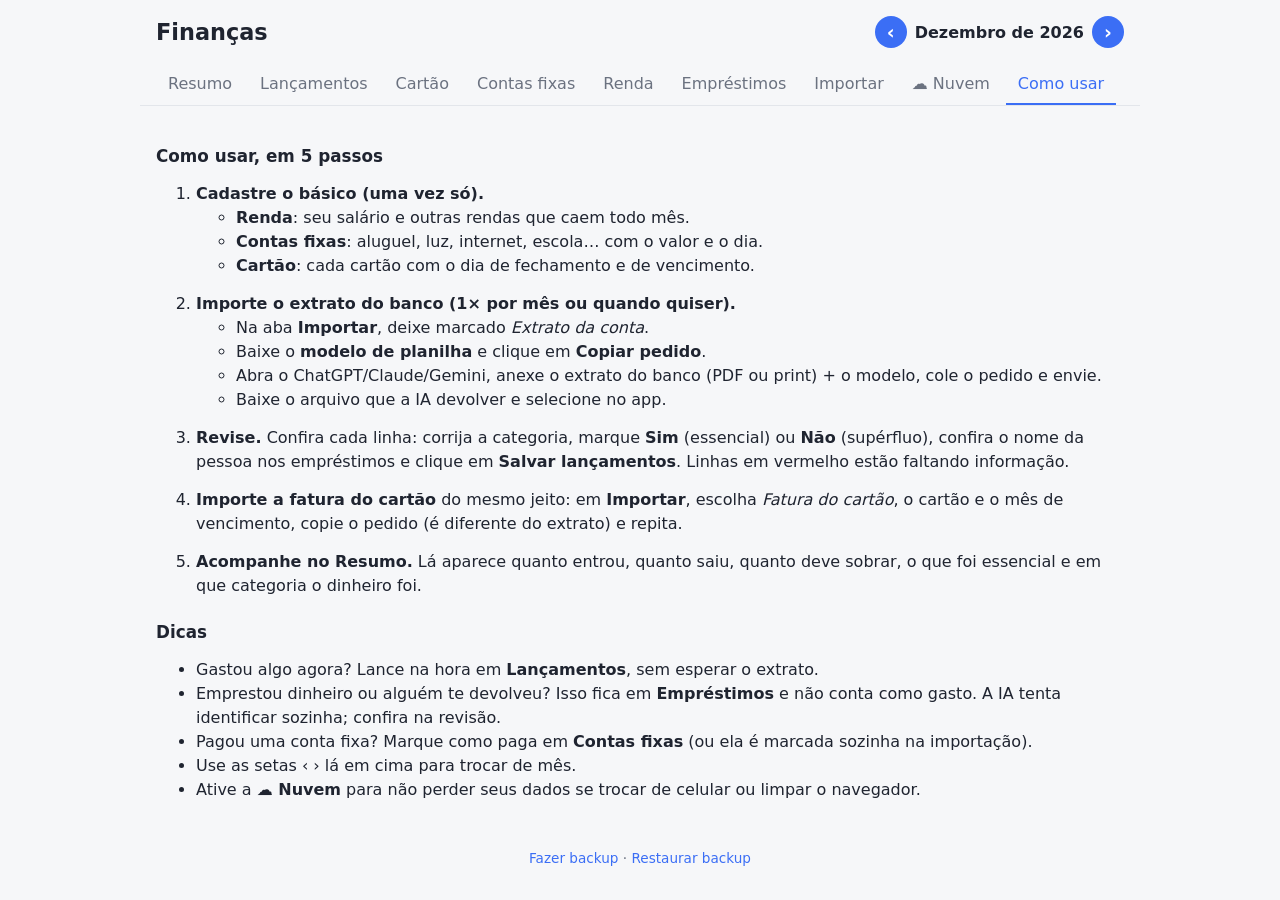
==== public/index.html @ d3febfe2 "Backup na nuvem criptografado (Cloudflare Worker) e tutorial - Worker serve o app e guarda cofres cr" ====
<!doctype html>
<html lang="pt-BR">
<head>
  <meta charset="utf-8">
  <meta name="viewport" content="width=device-width, initial-scale=1">
  <title>Finanças da Nicole</title>
  <link rel="stylesheet" href="styles.css">
</head>
<body>
  <header>
    <h1>Finanças <span id="status-nuvem" class="status-nuvem" title="Backup na nuvem"></span></h1>
    <div class="mes">
      <button id="mes-ant" aria-label="Mês anterior">‹</button>
      <span id="mes-label"></span>
      <button id="mes-prox" aria-label="Próximo mês">›</button>
    </div>
  </header>

  <nav>
    <button data-aba="resumo" class="ativa">Resumo</button>
    <button data-aba="lancamentos">Lançamentos</button>
    <button data-aba="cartao">Cartão</button>
    <button data-aba="fixas">Contas fixas</button>
    <button data-aba="renda">Renda</button>
    <button data-aba="emprestimos">Empréstimos</button>
    <button data-aba="importar">Importar</button>
    <button data-aba="nuvem">☁ Nuvem</button>
    <button data-aba="ajuda">Como usar</button>
  </nav>

  <main>
    <!-- RESUMO -->
    <section id="aba-resumo" class="aba">
      <div class="cards">
        <div class="card"><small>Renda do mês</small><strong id="r-renda" class="pos"></strong><small id="r-renda-prev"></small></div>
        <div class="card"><small>Gastos do mês</small><strong id="r-total"></strong></div>
        <div class="card"><small>Sobra prevista</small><strong id="r-sobra"></strong><small>renda − gastos − fixas a pagar</small></div>
      </div>
      <div class="cards menor">
        <div class="card"><small>Contas fixas</small><strong id="r-fixas"></strong></div>
        <div class="card"><small>Flexíveis</small><strong id="r-flex"></strong></div>
        <div class="card"><small>No cartão</small><strong id="r-cartao"></strong></div>
        <div class="card"><small>Fixas a pagar</small><strong id="r-apagar"></strong></div>
      </div>
      <p class="legenda" id="r-emprestimos"></p>

      <h2>Essencial × Não essencial</h2>
      <div class="barra"><div id="r-barra-ess"></div></div>
      <p class="legenda">
        <span class="dot ess"></span> Essencial <b id="r-ess"></b>
        &nbsp;·&nbsp;
        <span class="dot nao"></span> Não essencial <b id="r-nao"></b>
      </p>

      <h2>Gastos por categoria</h2>
      <ul id="r-categorias" class="lista-cat"></ul>
    </section>

    <!-- LANÇAMENTOS -->
    <section id="aba-lancamentos" class="aba" hidden>
      <form id="form-lanc" class="form">
        <input type="date" name="data" required>
        <select name="tipo">
          <option value="flexivel">Gasto flexível</option>
          <option value="fixa">Gasto fixo</option>
          <option value="renda">Renda / entrada</option>
          <option value="emp-saiu">Empréstimo — saiu</option>
          <option value="emp-entrou">Empréstimo — entrou</option>
        </select>
        <input name="descricao" placeholder="Descrição" required>
        <input name="valor" placeholder="Valor (ex.: 45,90)" inputmode="decimal" required>
        <input name="categoria" placeholder="Categoria" list="lista-categorias" class="so-gasto">
        <input name="pessoa" placeholder="Pessoa" list="lista-pessoas" class="so-emp" hidden>
        <select name="forma" class="so-pagto"><option value="">Pago na conta</option></select>
        <label class="check so-gasto"><input type="checkbox" name="essencial"> Essencial</label>
        <button type="submit">Adicionar</button>
      </form>
      <div class="tabela-wrap">
        <table class="tabela">
          <thead><tr><th>Data</th><th>Descrição</th><th>Tipo</th><th>Categoria</th><th>Essencial</th><th class="num">Valor</th><th></th></tr></thead>
          <tbody id="tb-lanc"></tbody>
        </table>
      </div>
      <p id="lanc-vazio" class="vazio">Nenhum lançamento neste mês.</p>
    </section>

    <!-- CARTÃO -->
    <section id="aba-cartao" class="aba" hidden>
      <p class="dica">As compras do cartão contam como gasto no mês de <b>vencimento</b> da fatura.
        O pagamento da fatura que aparece no extrato não é contado de novo.</p>
      <form id="form-cartao" class="form">
        <input name="nome" placeholder="Nome do cartão (ex.: Nubank)" required>
        <input name="fechamento" type="number" min="1" max="31" placeholder="Dia fechamento" required>
        <input name="vencimento" type="number" min="1" max="31" placeholder="Dia vencimento" required>
        <button type="submit">Cadastrar cartão</button>
      </form>
      <div id="lista-cartoes"></div>
      <p id="cartoes-vazio" class="vazio">Nenhum cartão cadastrado.</p>
    </section>

    <!-- CONTAS FIXAS -->
    <section id="aba-fixas" class="aba" hidden>
      <p class="dica">Cadastre as contas que se repetem todo mês. Marque como paga a cada mês
        (ou vincule ao importar o extrato/fatura).</p>
      <form id="form-fixa" class="form">
        <input name="nome" placeholder="Nome (ex.: Aluguel)" required>
        <input name="valor" placeholder="Valor previsto" inputmode="decimal" required>
        <input name="dia" type="number" min="1" max="31" placeholder="Dia venc.">
        <input name="categoria" placeholder="Categoria" list="lista-categorias" required>
        <label class="check"><input type="checkbox" name="essencial" checked> Essencial</label>
        <button type="submit">Cadastrar</button>
      </form>
      <div class="tabela-wrap">
        <table class="tabela">
          <thead><tr><th>Conta</th><th>Venc.</th><th>Categoria</th><th class="num">Previsto</th><th class="num">Pago</th><th>Status</th><th></th></tr></thead>
          <tbody id="tb-fixas"></tbody>
        </table>
      </div>
      <p id="fixas-vazio" class="vazio">Nenhuma conta fixa cadastrada.</p>
    </section>

    <!-- RENDA -->
    <section id="aba-renda" class="aba" hidden>
      <p class="dica">Cadastre sua renda fixa (salário, pensão, aluguel recebido…) e marque quando receber.
        Entradas avulsas vêm do extrato ou da aba Lançamentos.</p>
      <form id="form-renda" class="form">
        <input name="nome" placeholder="Nome (ex.: Salário)" required>
        <input name="valor" placeholder="Valor previsto" inputmode="decimal" required>
        <input name="dia" type="number" min="1" max="31" placeholder="Dia que cai">
        <button type="submit">Cadastrar renda</button>
      </form>
      <div class="tabela-wrap">
        <table class="tabela">
          <thead><tr><th>Renda fixa</th><th>Dia</th><th class="num">Previsto</th><th class="num">Recebido</th><th>Status</th><th></th></tr></thead>
          <tbody id="tb-rendas"></tbody>
        </table>
      </div>
      <p id="rendas-vazio" class="vazio">Nenhuma renda fixa cadastrada.</p>
      <h2>Entradas do mês</h2>
      <div class="tabela-wrap">
        <table class="tabela">
          <thead><tr><th>Data</th><th>Descrição</th><th class="num">Valor</th></tr></thead>
          <tbody id="tb-entradas"></tbody>
        </table>
      </div>
      <p id="entradas-vazio" class="vazio">Nenhuma entrada neste mês.</p>
    </section>

    <!-- EMPRÉSTIMOS -->
    <section id="aba-emprestimos" class="aba" hidden>
      <p class="dica">Dinheiro que vai e volta: o que você emprestou, pegou emprestado ou pagou por alguém.
        Não conta como gasto nem como renda.</p>
      <div class="cards">
        <div class="card"><small>Te devem</small><strong id="e-receber" class="pos"></strong></div>
        <div class="card"><small>Você deve</small><strong id="e-pagar" class="neg"></strong></div>
      </div>
      <form id="form-emp" class="form" style="margin-top:16px">
        <input type="date" name="data" required>
        <input name="pessoa" placeholder="Pessoa" list="lista-pessoas" required>
        <select name="tipo">
          <option value="emp-saiu">Emprestei / devolvi (saiu)</option>
          <option value="emp-entrou">Recebi de volta / peguei emprestado (entrou)</option>
        </select>
        <input name="valor" placeholder="Valor" inputmode="decimal" required>
        <input name="descricao" placeholder="Observação (opcional)">
        <button type="submit">Registrar</button>
      </form>
      <div id="lista-pessoas-emp"></div>
      <p id="emp-vazio" class="vazio">Nenhum empréstimo registrado.</p>
    </section>

    <!-- IMPORTAR -->
    <section id="aba-importar" class="aba" hidden>
      <div id="imp-inicio">
        <div class="origem">
          <b>O que você vai importar?</b>
          <label><input type="radio" name="origem" value="conta" checked> Extrato da conta</label>
          <label><input type="radio" name="origem" value="cartao"> Fatura do cartão</label>
          <span id="origem-cartao" hidden>
            <select id="imp-cartao"></select>
            fatura que vence em <input type="month" id="imp-mes">
          </span>
          <p id="sem-cartao" class="erro" hidden>Cadastre um cartão na aba Cartão primeiro.</p>
        </div>
        <ol class="passos">
          <li><a href="modelo-importacao.csv" download>Baixe o modelo de planilha</a>.</li>
          <li>No chat da IA, anexe <span id="nome-doc">seu extrato bancário</span> + o modelo e cole este pedido:
            <div class="prompt-box">
              <pre id="prompt-ia"></pre>
              <button id="copiar-prompt" type="button">Copiar pedido</button>
            </div>
          </li>
          <li>Baixe o CSV que a IA devolver e selecione aqui:
            <input type="file" id="arquivo" accept=".csv,text/csv,text/plain">
          </li>
        </ol>
        <p id="imp-erro" class="erro" hidden></p>
      </div>

      <div id="imp-revisao" hidden>
        <h2 id="rev-titulo">Revisão da importação</h2>
        <p class="dica">Confira cada linha: ajuste o tipo, a categoria e marque o que foi essencial.
          Em empréstimos, confira o nome da pessoa. Linhas desmarcadas não serão salvas.</p>
        <div class="acoes-lote">
          <button type="button" id="todos-ess">Marcar gastos como essenciais</button>
          <button type="button" id="todos-nao">Marcar gastos como não essenciais</button>
        </div>
        <div class="tabela-wrap">
          <table class="tabela revisao">
            <thead><tr><th>Salvar</th><th>Data</th><th>Descrição</th><th class="num">Valor</th><th>Tipo</th><th>Categoria / Pessoa</th><th>Essencial?</th></tr></thead>
            <tbody id="tb-revisao"></tbody>
          </table>
        </div>
        <p id="rev-resumo" class="legenda"></p>
        <div class="acoes">
          <button type="button" id="cancelar-imp" class="sec">Cancelar</button>
          <button type="button" id="confirmar-imp">Salvar lançamentos</button>
        </div>
      </div>
    </section>

    <!-- NUVEM -->
    <section id="aba-nuvem" class="aba" hidden>
      <div id="nuvem-off">
        <div class="bloco">
          <p><b>Guarde seus dados na nuvem para não perder nada</b> e para usar no celular e no computador.</p>
          <ul class="dica">
            <li>Tudo é <b>criptografado no seu aparelho</b> com a sua senha antes de sair dele.
              O servidor só guarda um bloco embaralhado: <b>ninguém</b>, nem quem mantém o app, consegue ler.</li>
            <li>Por isso, <b>se você esquecer a senha, não existe recuperação</b> do backup da nuvem.
              Anote em um lugar seguro.</li>
            <li>Depois de entrar, cada alteração é enviada sozinha.</li>
          </ul>
        </div>
        <p id="nuvem-indisponivel" class="erro" hidden>A nuvem só funciona quando o app é aberto pelo link
          (https), não pelo arquivo no computador.</p>
        <div class="origem" style="margin-bottom:12px">
          <label><input type="radio" name="modo-nuvem" value="entrar" checked> Já tenho conta</label>
          <label><input type="radio" name="modo-nuvem" value="criar"> Criar conta</label>
        </div>
        <form id="form-nuvem" class="form">
          <input name="usuario" placeholder="Nome de usuário" autocomplete="username" required>
          <input name="senha" type="password" placeholder="Senha (mín. 10 caracteres)" autocomplete="current-password" minlength="10" required>
          <input name="senha2" type="password" placeholder="Repita a senha" autocomplete="new-password" class="so-criar" hidden>
          <button type="submit" id="btn-nuvem">Entrar</button>
        </form>
        <p id="nuvem-msg" class="legenda"></p>
      </div>
      <div id="nuvem-on" hidden>
        <div class="bloco">
          <p>☁ Conectada como <b id="nuvem-usuario"></b></p>
          <p class="legenda" id="nuvem-estado"></p>
          <p><button type="button" id="nuvem-sync">Sincronizar agora</button>
            <button type="button" id="nuvem-sair" class="sec">Sair deste aparelho</button></p>
          <p class="dica">Para usar em outro aparelho: abra o mesmo link, vá em ☁ Nuvem → “Já tenho conta”
            e entre com o mesmo usuário e senha.</p>
        </div>
      </div>
    </section>

    <!-- COMO USAR -->
    <section id="aba-ajuda" class="aba tutorial" hidden>
      <h2>Como usar, em 5 passos</h2>
      <ol>
        <li><b>Cadastre o básico (uma vez só).</b>
          <ul>
            <li><b>Renda</b>: seu salário e outras rendas que caem todo mês.</li>
            <li><b>Contas fixas</b>: aluguel, luz, internet, escola… com o valor e o dia.</li>
            <li><b>Cartão</b>: cada cartão com o dia de fechamento e de vencimento.</li>
          </ul>
        </li>
        <li><b>Importe o extrato do banco (1× por mês ou quando quiser).</b>
          <ul>
            <li>Na aba <b>Importar</b>, deixe marcado <i>Extrato da conta</i>.</li>
            <li>Baixe o <b>modelo de planilha</b> e clique em <b>Copiar pedido</b>.</li>
            <li>Abra o ChatGPT/Claude/Gemini, anexe o extrato do banco (PDF ou print) + o modelo,
              cole o pedido e envie.</li>
            <li>Baixe o arquivo que a IA devolver e selecione no app.</li>
          </ul>
        </li>
        <li><b>Revise.</b> Confira cada linha: corrija a categoria, marque <b>Sim</b> (essencial) ou
          <b>Não</b> (supérfluo), confira o nome da pessoa nos empréstimos e clique em <b>Salvar lançamentos</b>.
          Linhas em vermelho estão faltando informação.</li>
        <li><b>Importe a fatura do cartão</b> do mesmo jeito: em <b>Importar</b>, escolha
          <i>Fatura do cartão</i>, o cartão e o mês de vencimento, copie o pedido (é diferente do extrato)
          e repita.</li>
        <li><b>Acompanhe no Resumo.</b> Lá aparece quanto entrou, quanto saiu, quanto deve sobrar,
          o que foi essencial e em que categoria o dinheiro foi.</li>
      </ol>
      <h2>Dicas</h2>
      <ul>
        <li>Gastou algo agora? Lance na hora em <b>Lançamentos</b>, sem esperar o extrato.</li>
        <li>Emprestou dinheiro ou alguém te devolveu? Isso fica em <b>Empréstimos</b> e não conta como gasto.
          A IA tenta identificar sozinha; confira na revisão.</li>
        <li>Pagou uma conta fixa? Marque como paga em <b>Contas fixas</b> (ou ela é marcada sozinha na importação).</li>
        <li>Use as setas ‹ › lá em cima para trocar de mês.</li>
        <li>Ative a <b>☁ Nuvem</b> para não perder seus dados se trocar de celular ou limpar o navegador.</li>
      </ul>
    </section>
  </main>

  <footer>
    <button id="exportar" class="link">Fazer backup</button> ·
    <label class="link">Restaurar backup<input type="file" id="restaurar" accept=".json" hidden></label>
  </footer>

  <datalist id="lista-categorias"></datalist>
  <datalist id="lista-pessoas"></datalist>
  <div id="toast" hidden></div>
  <script src="app.js"></script>
</body>
</html>
---- public/styles.css ----
:root {
  --bg: #f6f7f9;
  --card: #fff;
  --txt: #1f2430;
  --muted: #6b7280;
  --borda: #e3e6eb;
  --pri: #3b6ef5;
  --ess: #2e9e6b;
  --nao: #e8833a;
  --erro: #c43d3d;
  font-family: system-ui, -apple-system, "Segoe UI", Roboto, sans-serif;
  color: var(--txt);
}
* { box-sizing: border-box; }
body { margin: 0; background: var(--bg); }
header, nav, main, footer { max-width: 1000px; margin: 0 auto; padding: 0 16px; }
header { display: flex; justify-content: space-between; align-items: center; padding-top: 16px; }
h1 { font-size: 1.4rem; margin: 0; }
h2 { font-size: 1.05rem; margin: 24px 0 8px; }
.mes { display: flex; align-items: center; gap: 8px; font-weight: 600; }
.mes span { min-width: 140px; text-align: center; }
.mes button { width: 32px; height: 32px; border-radius: 50%; padding: 0; font-size: 1.2rem; }

nav { display: flex; gap: 4px; margin-top: 16px; border-bottom: 1px solid var(--borda); overflow-x: auto; }
nav button { background: none; color: var(--muted); border: 0; border-bottom: 2px solid transparent; border-radius: 0; padding: 10px 12px; white-space: nowrap; }
nav button.ativa { color: var(--pri); border-bottom-color: var(--pri); }
main { padding-top: 16px; padding-bottom: 32px; }

button { background: var(--pri); color: #fff; border: 0; border-radius: 8px; padding: 8px 14px; font: inherit; cursor: pointer; }
button.sec { background: #e9ecf2; color: var(--txt); }
button.mini { padding: 2px 8px; font-size: .85rem; }
button.del { background: none; color: var(--muted); padding: 2px 6px; }
button.del:hover { color: var(--erro); }
button.link, label.link { background: none; color: var(--pri); padding: 0; cursor: pointer; }
input, select { font: inherit; padding: 7px 9px; border: 1px solid var(--borda); border-radius: 8px; background: #fff; min-width: 0; }

.cards { display: grid; grid-template-columns: repeat(auto-fit, minmax(160px, 1fr)); gap: 12px; }
.card { background: var(--card); border: 1px solid var(--borda); border-radius: 12px; padding: 14px; }
.card small { color: var(--muted); display: block; }
.card strong { font-size: 1.35rem; }

.barra { height: 14px; background: var(--nao); border-radius: 7px; overflow: hidden; }
.barra div { height: 100%; background: var(--ess); width: 0; transition: width .3s; }
.legenda { color: var(--muted); font-size: .9rem; }
.dot { display: inline-block; width: 10px; height: 10px; border-radius: 50%; vertical-align: middle; }
.dot.ess { background: var(--ess); } .dot.nao { background: var(--nao); }

.lista-cat { list-style: none; padding: 0; margin: 0; }
.lista-cat li { display: grid; grid-template-columns: 1fr auto; gap: 4px 12px; padding: 8px 0; border-bottom: 1px solid var(--borda); }
.lista-cat .mini-barra { grid-column: 1 / -1; height: 6px; background: #e9ecf2; border-radius: 3px; overflow: hidden; }
.lista-cat .mini-barra div { height: 100%; background: var(--pri); }

.form { display: flex; flex-wrap: wrap; gap: 8px; background: var(--card); border: 1px solid var(--borda); border-radius: 12px; padding: 12px; margin-bottom: 16px; }
.form input[name=descricao], .form input[name=nome] { flex: 2 1 180px; }
.form input, .form select { flex: 1 1 120px; }
.check { display: flex; align-items: center; gap: 6px; white-space: nowrap; }

.tabela-wrap { overflow-x: auto; }
.tabela { width: 100%; border-collapse: collapse; background: var(--card); border-radius: 12px; overflow: hidden; }
.tabela th, .tabela td { padding: 8px 10px; border-bottom: 1px solid var(--borda); text-align: left; font-size: .92rem; }
.tabela th { color: var(--muted); font-weight: 500; background: #fafbfc; }
.num { text-align: right !important; white-space: nowrap; }
.tag { font-size: .78rem; padding: 2px 8px; border-radius: 10px; background: #e9ecf2; white-space: nowrap; }
.tag.ess { background: #dff3ea; color: #1d6e4a; } .tag.nao { background: #fbe8d9; color: #9a4f17; }
.tag.pago { background: #dff3ea; color: #1d6e4a; } .tag.pendente { background: #fbe8d9; color: #9a4f17; }
.vazio, .dica { color: var(--muted); }
.erro { color: var(--erro); }

.passos li { margin-bottom: 14px; }
.prompt-box { background: var(--card); border: 1px solid var(--borda); border-radius: 12px; padding: 12px; margin-top: 8px; }
.prompt-box pre { white-space: pre-wrap; font-size: .82rem; max-height: 220px; overflow: auto; margin: 0 0 8px; }

.revisao input, .revisao select { width: 100%; padding: 5px 7px; }
.revisao td.desc { min-width: 180px; }
.revisao td.cat { min-width: 150px; }
.revisao tr.off td:not(:first-child) { opacity: .4; }
.revisao .aviso { display: block; font-size: .75rem; color: var(--nao); }
.toggle { display: inline-flex; border: 1px solid var(--borda); border-radius: 8px; overflow: hidden; }
.toggle button { background: #fff; color: var(--muted); border-radius: 0; padding: 4px 10px; }
.toggle button.on.sim { background: var(--ess); color: #fff; }
.toggle button.on.nao { background: var(--nao); color: #fff; }
.toggle.vazio-sel { border-color: var(--erro); }
.acoes-lote { display: flex; gap: 8px; flex-wrap: wrap; margin-bottom: 10px; }
.acoes-lote button { background: #e9ecf2; color: var(--txt); font-size: .85rem; }
.acoes { display: flex; justify-content: flex-end; gap: 8px; margin-top: 12px; }

footer { color: var(--muted); font-size: .85rem; padding-bottom: 24px; text-align: center; }
#toast { position: fixed; bottom: 20px; left: 50%; transform: translateX(-50%); background: var(--txt); color: #fff; padding: 10px 16px; border-radius: 8px; }

@media (max-width: 640px) {
  .tabela:not(.revisao) th:nth-child(4), .tabela:not(.revisao) td:nth-child(4) { display: none; }
}

/* --- renda, cartão, empréstimos --- */
[hidden] { display: none !important; }
.pos { color: var(--ess); }
.neg { color: var(--erro); }
.card small + small, .card strong + small { display: block; margin-top: 2px; font-size: .78rem; }
.cards.menor { margin-top: 12px; }
.cards.menor strong { font-size: 1.1rem; }
.bloco { background: var(--card); border: 1px solid var(--borda); border-radius: 12px; padding: 12px 14px; margin-bottom: 12px; }
.bloco-topo { display: flex; justify-content: space-between; align-items: center; gap: 8px; }
.bloco-topo small { margin-left: 8px; }
.bloco .tabela { border: 1px solid var(--borda); }
.bloco p { display: flex; flex-wrap: wrap; align-items: center; gap: 8px; }
.origem { display: flex; flex-wrap: wrap; align-items: center; gap: 8px 16px; background: var(--card); border: 1px solid var(--borda); border-radius: 12px; padding: 12px; }
.origem label { display: flex; align-items: center; gap: 6px; }
.origem .erro { flex-basis: 100%; margin: 0; }
.revisao td.tipo { min-width: 170px; }
.revisao .vinculo { margin-top: 4px; font-size: .82rem; }
.revisao input.falta { border-color: var(--erro); }
.revisao tr.linha-emp td { background: #f4f1fd; }

/* --- nuvem e tutorial --- */
.status-nuvem { font-size: .8rem; font-weight: 500; color: var(--muted); margin-left: 6px; }
.tutorial ol > li { margin-bottom: 14px; }
.tutorial li { line-height: 1.5; }
.bloco ul { padding-left: 20px; }
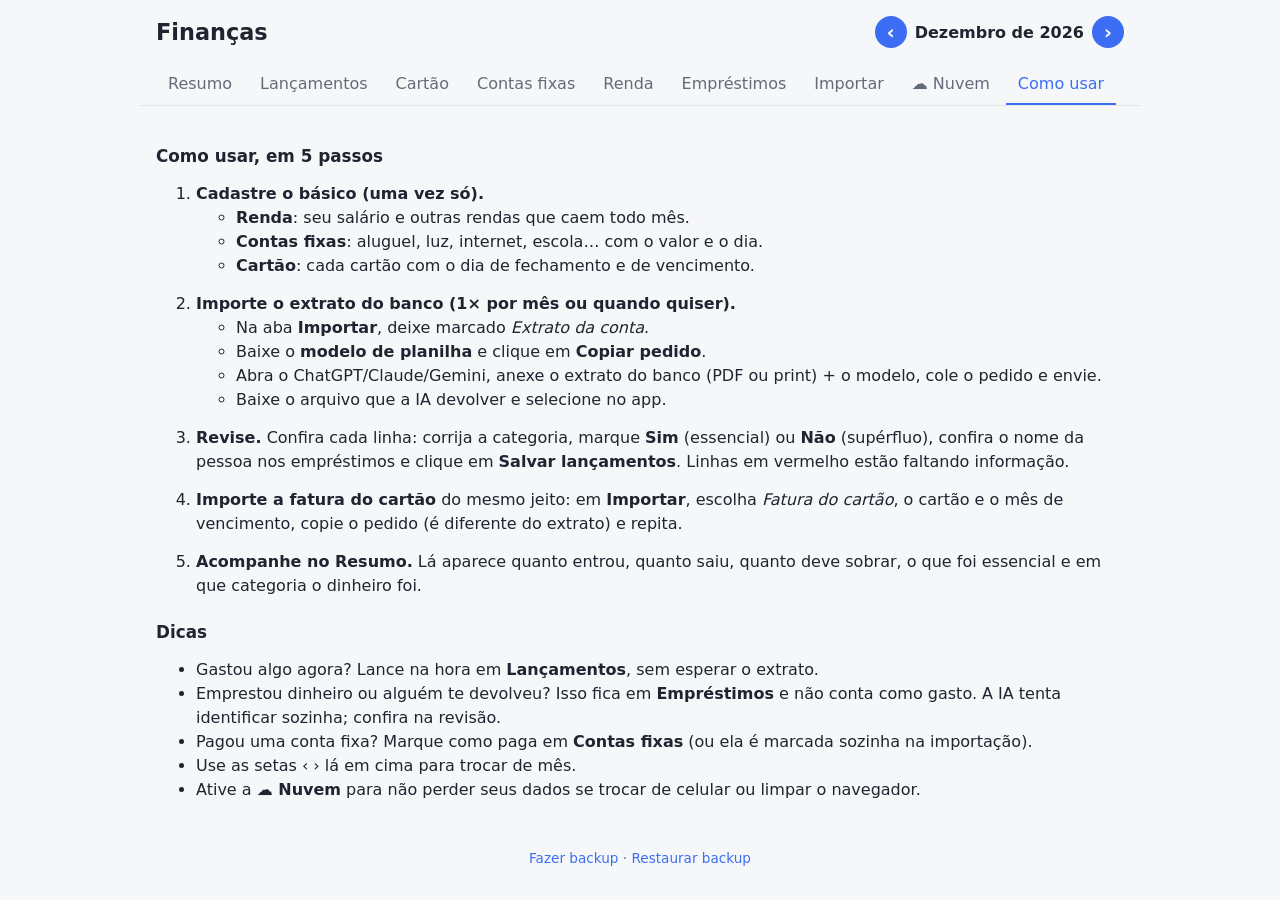
==== commit bf1d02d7: "Confirmação dentro do app, modo escuro e detecção da nuvem - Substitui confirm() nativo por janela p" ====
--- a/public/index.html
+++ b/public/index.html
@@ -183,7 +183,8 @@
           <p id="sem-cartao" class="erro" hidden>Cadastre um cartão na aba Cartão primeiro.</p>
         </div>
         <ol class="passos">
-          <li><a href="modelo-importacao.csv" download>Baixe o modelo de planilha</a>.</li>
+          <li><a href="modelo-importacao.csv" download>Baixe o modelo de planilha</a>
+            (ou <button type="button" id="copiar-modelo" class="link">copie o modelo</button> e cole no chat).</li>
           <li>No chat da IA, anexe <span id="nome-doc">seu extrato bancário</span> + o modelo e cole este pedido:
             <div class="prompt-box">
               <pre id="prompt-ia"></pre>
@@ -232,8 +233,8 @@
             <li>Depois de entrar, cada alteração é enviada sozinha.</li>
           </ul>
         </div>
-        <p id="nuvem-indisponivel" class="erro" hidden>A nuvem só funciona quando o app é aberto pelo link
-          (https), não pelo arquivo no computador.</p>
+        <p id="nuvem-indisponivel" class="erro" hidden>A nuvem só funciona no site publicado do app.
+          Aqui os dados ficam só neste navegador.</p>
         <div class="origem" style="margin-bottom:12px">
           <label><input type="radio" name="modo-nuvem" value="entrar" checked> Já tenho conta</label>
           <label><input type="radio" name="modo-nuvem" value="criar"> Criar conta</label>
@@ -306,6 +307,15 @@
 
   <datalist id="lista-categorias"></datalist>
   <datalist id="lista-pessoas"></datalist>
+  <div id="modal" hidden role="dialog" aria-modal="true" aria-labelledby="modal-msg">
+    <div class="modal-caixa">
+      <p id="modal-msg"></p>
+      <div class="acoes">
+        <button type="button" id="modal-nao" class="sec">Cancelar</button>
+        <button type="button" id="modal-sim">Confirmar</button>
+      </div>
+    </div>
+  </div>
   <div id="toast" hidden></div>
   <script src="app.js"></script>
 </body>
--- a/public/styles.css
+++ b/public/styles.css
@@ -1,18 +1,44 @@
+/* App de uso diário: abas no topo, cartões de números, tabelas. Cores por token, claro e escuro. */
 :root {
   --bg: #f6f7f9;
   --card: #fff;
   --txt: #1f2430;
-  --muted: #6b7280;
+  --muted: #646b78;
   --borda: #e3e6eb;
+  --sutil: #e9ecf2;
+  --cab: #fafbfc;
   --pri: #3b6ef5;
+  --sobre-pri: #fff;
   --ess: #2e9e6b;
   --nao: #e8833a;
   --erro: #c43d3d;
+  --ess-bg: #dff3ea; --ess-fg: #1d6e4a;
+  --nao-bg: #fbe8d9; --nao-fg: #9a4f17;
+  --emp-bg: #f4f1fd;
+  --sombra: rgba(20, 24, 33, .45);
   font-family: system-ui, -apple-system, "Segoe UI", Roboto, sans-serif;
   color: var(--txt);
 }
+@media (prefers-color-scheme: dark) {
+  :root:not([data-theme="light"]) {
+    --bg: #14171d; --card: #1c2028; --txt: #e6e8ee; --muted: #9aa1ae; --borda: #2c323d;
+    --sutil: #262b35; --cab: #20242c; --pri: #6b93ff; --sobre-pri: #0e1220;
+    --ess: #3fbf86; --nao: #f09a55; --erro: #ef6b6b;
+    --ess-bg: #173a2b; --ess-fg: #8fe0b9; --nao-bg: #3d2817; --nao-fg: #f6be8e; --emp-bg: #241f38;
+    --sombra: rgba(0, 0, 0, .6);
+    color-scheme: dark;
+  }
+}
+:root[data-theme="dark"] {
+  --bg: #14171d; --card: #1c2028; --txt: #e6e8ee; --muted: #9aa1ae; --borda: #2c323d;
+  --sutil: #262b35; --cab: #20242c; --pri: #6b93ff; --sobre-pri: #0e1220;
+  --ess: #3fbf86; --nao: #f09a55; --erro: #ef6b6b;
+  --ess-bg: #173a2b; --ess-fg: #8fe0b9; --nao-bg: #3d2817; --nao-fg: #f6be8e; --emp-bg: #241f38;
+  --sombra: rgba(0, 0, 0, .6);
+  color-scheme: dark;
+}
 * { box-sizing: border-box; }
-body { margin: 0; background: var(--bg); }
+body { margin: 0; background: var(--bg); color: var(--txt); }
 header, nav, main, footer { max-width: 1000px; margin: 0 auto; padding: 0 16px; }
 header { display: flex; justify-content: space-between; align-items: center; padding-top: 16px; }
 h1 { font-size: 1.4rem; margin: 0; }
@@ -26,13 +52,13 @@
 nav button.ativa { color: var(--pri); border-bottom-color: var(--pri); }
 main { padding-top: 16px; padding-bottom: 32px; }
 
-button { background: var(--pri); color: #fff; border: 0; border-radius: 8px; padding: 8px 14px; font: inherit; cursor: pointer; }
-button.sec { background: #e9ecf2; color: var(--txt); }
+button { background: var(--pri); color: var(--sobre-pri); border: 0; border-radius: 8px; padding: 8px 14px; font: inherit; cursor: pointer; }
+button.sec { background: var(--sutil); color: var(--txt); }
 button.mini { padding: 2px 8px; font-size: .85rem; }
 button.del { background: none; color: var(--muted); padding: 2px 6px; }
 button.del:hover { color: var(--erro); }
 button.link, label.link { background: none; color: var(--pri); padding: 0; cursor: pointer; }
-input, select { font: inherit; padding: 7px 9px; border: 1px solid var(--borda); border-radius: 8px; background: #fff; min-width: 0; }
+input, select { font: inherit; padding: 7px 9px; border: 1px solid var(--borda); border-radius: 8px; background: var(--card); min-width: 0; }
 
 .cards { display: grid; grid-template-columns: repeat(auto-fit, minmax(160px, 1fr)); gap: 12px; }
 .card { background: var(--card); border: 1px solid var(--borda); border-radius: 12px; padding: 14px; }
@@ -47,7 +73,7 @@
 
 .lista-cat { list-style: none; padding: 0; margin: 0; }
 .lista-cat li { display: grid; grid-template-columns: 1fr auto; gap: 4px 12px; padding: 8px 0; border-bottom: 1px solid var(--borda); }
-.lista-cat .mini-barra { grid-column: 1 / -1; height: 6px; background: #e9ecf2; border-radius: 3px; overflow: hidden; }
+.lista-cat .mini-barra { grid-column: 1 / -1; height: 6px; background: var(--sutil); border-radius: 3px; overflow: hidden; }
 .lista-cat .mini-barra div { height: 100%; background: var(--pri); }
 
 .form { display: flex; flex-wrap: wrap; gap: 8px; background: var(--card); border: 1px solid var(--borda); border-radius: 12px; padding: 12px; margin-bottom: 16px; }
@@ -58,11 +84,11 @@
 .tabela-wrap { overflow-x: auto; }
 .tabela { width: 100%; border-collapse: collapse; background: var(--card); border-radius: 12px; overflow: hidden; }
 .tabela th, .tabela td { padding: 8px 10px; border-bottom: 1px solid var(--borda); text-align: left; font-size: .92rem; }
-.tabela th { color: var(--muted); font-weight: 500; background: #fafbfc; }
+.tabela th { color: var(--muted); font-weight: 500; background: var(--cab); }
 .num { text-align: right !important; white-space: nowrap; }
-.tag { font-size: .78rem; padding: 2px 8px; border-radius: 10px; background: #e9ecf2; white-space: nowrap; }
-.tag.ess { background: #dff3ea; color: #1d6e4a; } .tag.nao { background: #fbe8d9; color: #9a4f17; }
-.tag.pago { background: #dff3ea; color: #1d6e4a; } .tag.pendente { background: #fbe8d9; color: #9a4f17; }
+.tag { font-size: .78rem; padding: 2px 8px; border-radius: 10px; background: var(--sutil); white-space: nowrap; }
+.tag.ess { background: var(--ess-bg); color: var(--ess-fg); } .tag.nao { background: var(--nao-bg); color: var(--nao-fg); }
+.tag.pago { background: var(--ess-bg); color: var(--ess-fg); } .tag.pendente { background: var(--nao-bg); color: var(--nao-fg); }
 .vazio, .dica { color: var(--muted); }
 .erro { color: var(--erro); }
 
@@ -76,16 +102,16 @@
 .revisao tr.off td:not(:first-child) { opacity: .4; }
 .revisao .aviso { display: block; font-size: .75rem; color: var(--nao); }
 .toggle { display: inline-flex; border: 1px solid var(--borda); border-radius: 8px; overflow: hidden; }
-.toggle button { background: #fff; color: var(--muted); border-radius: 0; padding: 4px 10px; }
-.toggle button.on.sim { background: var(--ess); color: #fff; }
-.toggle button.on.nao { background: var(--nao); color: #fff; }
+.toggle button { background: var(--card); color: var(--muted); border-radius: 0; padding: 4px 10px; }
+.toggle button.on.sim { background: var(--ess); color: var(--sobre-pri); }
+.toggle button.on.nao { background: var(--nao); color: var(--sobre-pri); }
 .toggle.vazio-sel { border-color: var(--erro); }
 .acoes-lote { display: flex; gap: 8px; flex-wrap: wrap; margin-bottom: 10px; }
-.acoes-lote button { background: #e9ecf2; color: var(--txt); font-size: .85rem; }
+.acoes-lote button { background: var(--sutil); color: var(--txt); font-size: .85rem; }
 .acoes { display: flex; justify-content: flex-end; gap: 8px; margin-top: 12px; }
 
 footer { color: var(--muted); font-size: .85rem; padding-bottom: 24px; text-align: center; }
-#toast { position: fixed; bottom: 20px; left: 50%; transform: translateX(-50%); background: var(--txt); color: #fff; padding: 10px 16px; border-radius: 8px; }
+#toast { position: fixed; bottom: calc(20px + env(safe-area-inset-bottom, 0px)); left: 50%; transform: translateX(-50%); background: var(--txt); color: var(--bg); max-width: calc(100% - 32px); padding: 10px 16px; border-radius: 8px; }
 
 @media (max-width: 640px) {
   .tabela:not(.revisao) th:nth-child(4), .tabela:not(.revisao) td:nth-child(4) { display: none; }
@@ -109,10 +135,17 @@
 .revisao td.tipo { min-width: 170px; }
 .revisao .vinculo { margin-top: 4px; font-size: .82rem; }
 .revisao input.falta { border-color: var(--erro); }
-.revisao tr.linha-emp td { background: #f4f1fd; }
+.revisao tr.linha-emp td { background: var(--emp-bg); }
 
 /* --- nuvem e tutorial --- */
 .status-nuvem { font-size: .8rem; font-weight: 500; color: var(--muted); margin-left: 6px; }
 .tutorial ol > li { margin-bottom: 14px; }
 .tutorial li { line-height: 1.5; }
 .bloco ul { padding-left: 20px; }
+
+/* --- confirmação dentro do app --- */
+#modal { position: fixed; inset: 0; background: var(--sombra); display: flex; align-items: center; justify-content: center; padding: 16px; z-index: 20; }
+.modal-caixa { background: var(--card); border: 1px solid var(--borda); border-radius: 12px; padding: 18px; max-width: 380px; width: 100%; }
+.modal-caixa p { margin: 0 0 8px; line-height: 1.4; }
+button:focus-visible, input:focus-visible, select:focus-visible { outline: 2px solid var(--pri); outline-offset: 2px; }
+button.link { font: inherit; }
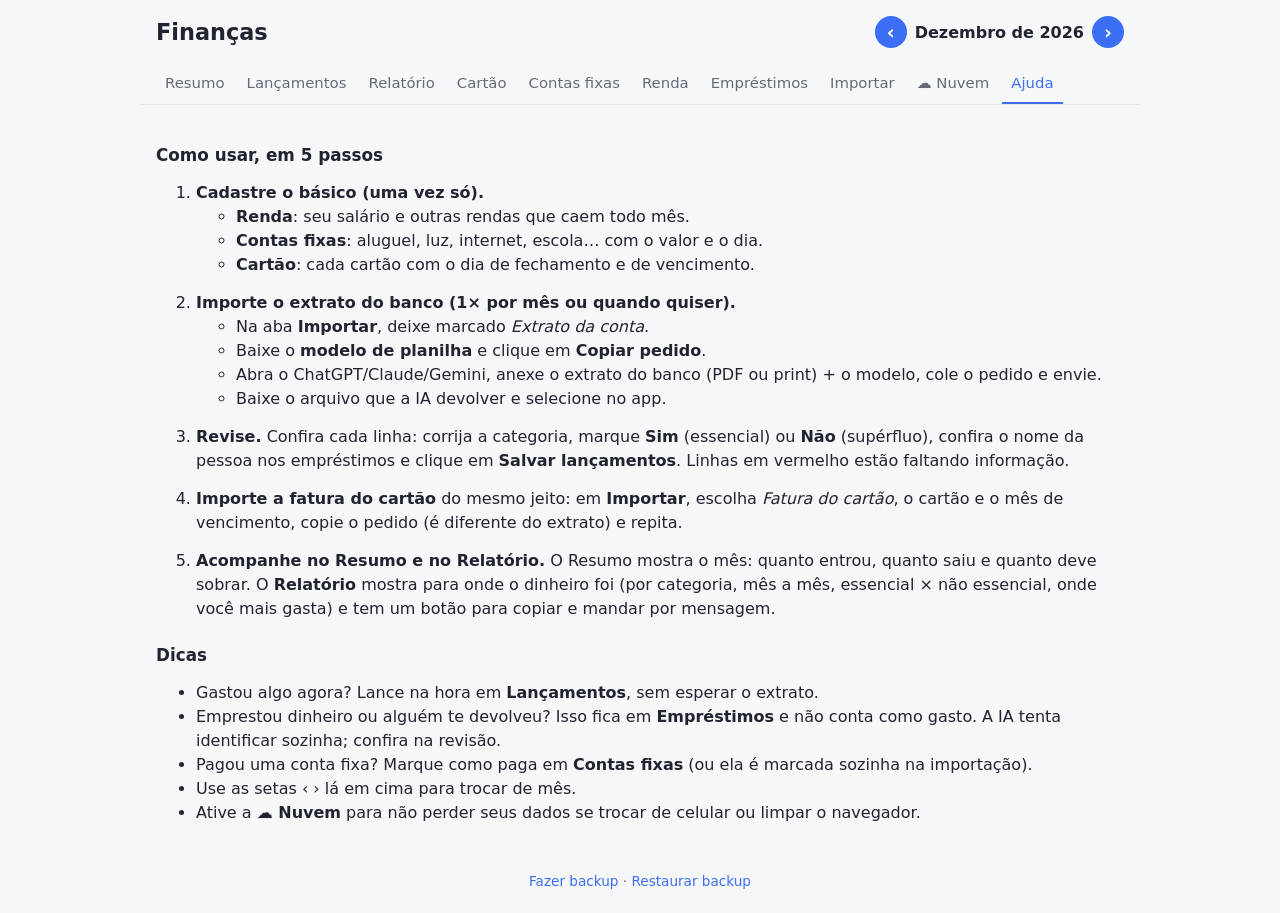
==== commit 3540eb63: "Aba Relatório com gráficos - Frase-resumo do período e comparação com o período anterior - Gastos po" ====
--- a/public/index.html
+++ b/public/index.html
@@ -17,20 +17,34 @@
   </header>
 
   <nav>
-    <button data-aba="resumo" class="ativa">Resumo</button>
-    <button data-aba="lancamentos">Lançamentos</button>
-    <button data-aba="cartao">Cartão</button>
-    <button data-aba="fixas">Contas fixas</button>
-    <button data-aba="renda">Renda</button>
-    <button data-aba="emprestimos">Empréstimos</button>
-    <button data-aba="importar">Importar</button>
-    <button data-aba="nuvem">☁ Nuvem</button>
-    <button data-aba="ajuda">Como usar</button>
+    <button data-aba="resumo" class="ativa"><svg class="ico" viewBox="0 0 24 24" aria-hidden="true"><path d="M4 20V11M10 20V5M16 20v-6M21 20H3"/></svg><span>Resumo</span></button>
+    <button data-aba="lancamentos"><svg class="ico" viewBox="0 0 24 24" aria-hidden="true"><path d="M9 6h12M9 12h12M9 18h12M4 6h.01M4 12h.01M4 18h.01"/></svg><span>Lançamentos</span></button>
+    <button data-aba="relatorio"><svg class="ico" viewBox="0 0 24 24" aria-hidden="true"><path d="M12 3a9 9 0 1 0 9 9h-9z"/><path d="M15 3.5A9 9 0 0 1 20.5 9H15z"/></svg><span>Relatório</span></button>
+    <button data-aba="cartao" class="sec-aba"><svg class="ico" viewBox="0 0 24 24" aria-hidden="true"><rect x="2.5" y="5" width="19" height="14" rx="2"/><path d="M2.5 10h19M6 15h4"/></svg><span>Cartão</span></button>
+    <button data-aba="fixas" class="sec-aba">Contas fixas</button>
+    <button data-aba="renda" class="sec-aba">Renda</button>
+    <button data-aba="emprestimos" class="sec-aba">Empréstimos</button>
+    <button data-aba="importar"><svg class="ico" viewBox="0 0 24 24" aria-hidden="true"><path d="M12 15V4M7.5 8.5 12 4l4.5 4.5M4 15v3a2 2 0 0 0 2 2h12a2 2 0 0 0 2-2v-3"/></svg><span>Importar</span></button>
+    <button data-aba="nuvem" class="sec-aba">☁ Nuvem</button>
+    <button data-aba="ajuda" class="sec-aba">Ajuda</button>
+    <button type="button" id="btn-mais" aria-expanded="false" aria-controls="menu-mais"><svg class="ico" viewBox="0 0 24 24" aria-hidden="true"><circle cx="5" cy="12" r="1.3"/><circle cx="12" cy="12" r="1.3"/><circle cx="19" cy="12" r="1.3"/></svg><span>Mais</span></button>
   </nav>
+  <div id="menu-mais" hidden>
+    <button type="button" data-aba="cartao">Cartão</button>
+    <button type="button" data-aba="fixas">Contas fixas</button>
+    <button type="button" data-aba="renda">Renda</button>
+    <button type="button" data-aba="emprestimos">Empréstimos</button>
+    <button type="button" data-aba="nuvem">☁ Nuvem</button>
+    <button type="button" data-aba="ajuda">Como usar</button>
+  </div>
 
   <main>
     <!-- RESUMO -->
     <section id="aba-resumo" class="aba">
+      <div id="banner-exemplo" class="aviso-exemplo" hidden>
+        <span>Você está vendo <b>dados de exemplo</b>.</span>
+        <button type="button" id="apagar-exemplos" class="mini sec">Apagar exemplos</button>
+      </div>
       <div class="cards">
         <div class="card"><small>Renda do mês</small><strong id="r-renda" class="pos"></strong><small id="r-renda-prev"></small></div>
         <div class="card"><small>Gastos do mês</small><strong id="r-total"></strong></div>
@@ -56,9 +70,61 @@
       <ul id="r-categorias" class="lista-cat"></ul>
     </section>
 
+    <!-- RELATÓRIO -->
+    <section id="aba-relatorio" class="aba" hidden>
+      <div class="rel-filtros">
+        <label for="rel-periodo">Período</label>
+        <select id="rel-periodo">
+          <option value="1">Só este mês</option>
+          <option value="3" selected>Últimos 3 meses</option>
+          <option value="6">Últimos 6 meses</option>
+          <option value="12">Últimos 12 meses</option>
+        </select>
+        <span class="rel-acoes">
+          <button type="button" id="rel-copiar" class="sec">Copiar relatório</button>
+          <button type="button" id="rel-imprimir" class="sec" hidden>Imprimir / PDF</button>
+        </span>
+      </div>
+      <p id="rel-frase" class="rel-frase"></p>
+      <div class="cards" id="rel-cards"></div>
+
+      <h2>Para onde foi o dinheiro</h2>
+      <p class="legenda">Gastos por categoria no período. Toque numa categoria para ver os maiores gastos dela.</p>
+      <div id="rel-categorias" class="rel-cats"></div>
+
+      <div id="rel-mensal-bloco">
+        <h2>Mês a mês</h2>
+        <div class="rel-legenda">
+          <span><i class="chave ess"></i>Essencial</span>
+          <span><i class="chave nao"></i>Não essencial</span>
+          <span><i class="chave linha"></i>Renda</span>
+        </div>
+        <div id="rel-mensal" class="rel-grafico"></div>
+        <details class="rel-tabela">
+          <summary>Ver em tabela</summary>
+          <div class="tabela-wrap"><table class="tabela" id="rel-tabela"></table></div>
+        </details>
+      </div>
+
+      <h2>Como o dinheiro foi gasto</h2>
+      <div id="rel-divisoes" class="rel-divisoes"></div>
+
+      <div class="rel-duas">
+        <div>
+          <h2>Onde você mais gasta</h2>
+          <ol id="rel-lugares" class="rel-ranking"></ol>
+        </div>
+        <div>
+          <h2>Maiores gastos</h2>
+          <ol id="rel-maiores" class="rel-ranking"></ol>
+        </div>
+      </div>
+      <div id="rel-dica" class="rel-tooltip" hidden></div>
+    </section>
+
     <!-- LANÇAMENTOS -->
     <section id="aba-lancamentos" class="aba" hidden>
-      <form id="form-lanc" class="form">
+      <form id="form-lanc" class="form" data-titulo="+ Adicionar lançamento">
         <input type="date" name="data" required>
         <select name="tipo">
           <option value="flexivel">Gasto flexível</option>
@@ -76,7 +142,7 @@
         <button type="submit">Adicionar</button>
       </form>
       <div class="tabela-wrap">
-        <table class="tabela">
+        <table class="tabela cards">
           <thead><tr><th>Data</th><th>Descrição</th><th>Tipo</th><th>Categoria</th><th>Essencial</th><th class="num">Valor</th><th></th></tr></thead>
           <tbody id="tb-lanc"></tbody>
         </table>
@@ -88,7 +154,7 @@
     <section id="aba-cartao" class="aba" hidden>
       <p class="dica">As compras do cartão contam como gasto no mês de <b>vencimento</b> da fatura.
         O pagamento da fatura que aparece no extrato não é contado de novo.</p>
-      <form id="form-cartao" class="form">
+      <form id="form-cartao" class="form" data-titulo="+ Cadastrar cartão">
         <input name="nome" placeholder="Nome do cartão (ex.: Nubank)" required>
         <input name="fechamento" type="number" min="1" max="31" placeholder="Dia fechamento" required>
         <input name="vencimento" type="number" min="1" max="31" placeholder="Dia vencimento" required>
@@ -102,7 +168,7 @@
     <section id="aba-fixas" class="aba" hidden>
       <p class="dica">Cadastre as contas que se repetem todo mês. Marque como paga a cada mês
         (ou vincule ao importar o extrato/fatura).</p>
-      <form id="form-fixa" class="form">
+      <form id="form-fixa" class="form" data-titulo="+ Cadastrar conta fixa">
         <input name="nome" placeholder="Nome (ex.: Aluguel)" required>
         <input name="valor" placeholder="Valor previsto" inputmode="decimal" required>
         <input name="dia" type="number" min="1" max="31" placeholder="Dia venc.">
@@ -111,7 +177,7 @@
         <button type="submit">Cadastrar</button>
       </form>
       <div class="tabela-wrap">
-        <table class="tabela">
+        <table class="tabela cards">
           <thead><tr><th>Conta</th><th>Venc.</th><th>Categoria</th><th class="num">Previsto</th><th class="num">Pago</th><th>Status</th><th></th></tr></thead>
           <tbody id="tb-fixas"></tbody>
         </table>
@@ -123,14 +189,14 @@
     <section id="aba-renda" class="aba" hidden>
       <p class="dica">Cadastre sua renda fixa (salário, pensão, aluguel recebido…) e marque quando receber.
         Entradas avulsas vêm do extrato ou da aba Lançamentos.</p>
-      <form id="form-renda" class="form">
+      <form id="form-renda" class="form" data-titulo="+ Cadastrar renda">
         <input name="nome" placeholder="Nome (ex.: Salário)" required>
         <input name="valor" placeholder="Valor previsto" inputmode="decimal" required>
         <input name="dia" type="number" min="1" max="31" placeholder="Dia que cai">
         <button type="submit">Cadastrar renda</button>
       </form>
       <div class="tabela-wrap">
-        <table class="tabela">
+        <table class="tabela cards">
           <thead><tr><th>Renda fixa</th><th>Dia</th><th class="num">Previsto</th><th class="num">Recebido</th><th>Status</th><th></th></tr></thead>
           <tbody id="tb-rendas"></tbody>
         </table>
@@ -138,7 +204,7 @@
       <p id="rendas-vazio" class="vazio">Nenhuma renda fixa cadastrada.</p>
       <h2>Entradas do mês</h2>
       <div class="tabela-wrap">
-        <table class="tabela">
+        <table class="tabela cards">
           <thead><tr><th>Data</th><th>Descrição</th><th class="num">Valor</th></tr></thead>
           <tbody id="tb-entradas"></tbody>
         </table>
@@ -154,7 +220,7 @@
         <div class="card"><small>Te devem</small><strong id="e-receber" class="pos"></strong></div>
         <div class="card"><small>Você deve</small><strong id="e-pagar" class="neg"></strong></div>
       </div>
-      <form id="form-emp" class="form" style="margin-top:16px">
+      <form id="form-emp" class="form" data-titulo="+ Registrar empréstimo" style="margin-top:16px">
         <input type="date" name="data" required>
         <input name="pessoa" placeholder="Pessoa" list="lista-pessoas" required>
         <select name="tipo">
@@ -194,12 +260,17 @@
           <li>Baixe o CSV que a IA devolver e selecione aqui:
             <input type="file" id="arquivo" accept=".csv,text/csv,text/plain">
           </li>
+          <li class="sem-numero">Quer ver como funciona antes?
+            <button type="button" id="ver-exemplo" class="mini">Ver um exemplo</button>
+          </li>
         </ol>
         <p id="imp-erro" class="erro" hidden></p>
       </div>
 
       <div id="imp-revisao" hidden>
         <h2 id="rev-titulo">Revisão da importação</h2>
+        <p id="rev-exemplo" class="aviso-exemplo" hidden>Este é um <b>extrato de exemplo</b>, com dados fictícios, para você ver
+          como funciona. Pode mexer e salvar à vontade; depois toque em “Apagar exemplos” no Resumo.</p>
         <p class="dica">Confira cada linha: ajuste o tipo, a categoria e marque o que foi essencial.
           Em empréstimos, confira o nome da pessoa. Linhas desmarcadas não serão salvas.</p>
         <div class="acoes-lote">
@@ -212,10 +283,12 @@
             <tbody id="tb-revisao"></tbody>
           </table>
         </div>
-        <p id="rev-resumo" class="legenda"></p>
-        <div class="acoes">
-          <button type="button" id="cancelar-imp" class="sec">Cancelar</button>
-          <button type="button" id="confirmar-imp">Salvar lançamentos</button>
+        <div class="rodape-rev">
+          <p id="rev-resumo" class="legenda"></p>
+          <div class="acoes">
+            <button type="button" id="cancelar-imp" class="sec">Cancelar</button>
+            <button type="button" id="confirmar-imp">Salvar<span class="so-desk"> lançamentos</span></button>
+          </div>
         </div>
       </div>
     </section>
@@ -285,8 +358,9 @@
         <li><b>Importe a fatura do cartão</b> do mesmo jeito: em <b>Importar</b>, escolha
           <i>Fatura do cartão</i>, o cartão e o mês de vencimento, copie o pedido (é diferente do extrato)
           e repita.</li>
-        <li><b>Acompanhe no Resumo.</b> Lá aparece quanto entrou, quanto saiu, quanto deve sobrar,
-          o que foi essencial e em que categoria o dinheiro foi.</li>
+        <li><b>Acompanhe no Resumo e no Relatório.</b> O Resumo mostra o mês: quanto entrou, quanto saiu
+          e quanto deve sobrar. O <b>Relatório</b> mostra para onde o dinheiro foi (por categoria, mês a mês,
+          essencial × não essencial, onde você mais gasta) e tem um botão para copiar e mandar por mensagem.</li>
       </ol>
       <h2>Dicas</h2>
       <ul>
--- a/public/styles.css
+++ b/public/styles.css
@@ -16,6 +16,8 @@
   --nao-bg: #fbe8d9; --nao-fg: #9a4f17;
   --emp-bg: #f4f1fd;
   --sombra: rgba(20, 24, 33, .45);
+  --c-ess: #2a78d6; --c-nao: #eb6834; --c-cat: #6250d6; --c-fixa: #6250d6; --c-flex: #b3aaf0;
+  --c-conta: #5d6573; --c-cartao: #b9bfc9; --tagess-bg: #dce9fa; --tagess-fg: #1c5cab;
   font-family: system-ui, -apple-system, "Segoe UI", Roboto, sans-serif;
   color: var(--txt);
 }
@@ -26,6 +28,8 @@
     --ess: #3fbf86; --nao: #f09a55; --erro: #ef6b6b;
     --ess-bg: #173a2b; --ess-fg: #8fe0b9; --nao-bg: #3d2817; --nao-fg: #f6be8e; --emp-bg: #241f38;
     --sombra: rgba(0, 0, 0, .6);
+    --c-ess: #3987e5; --c-nao: #d95926; --c-cat: #9085e9; --c-fixa: #9085e9; --c-flex: #4b4192;
+    --c-conta: #9aa1ae; --c-cartao: #4a515d; --tagess-bg: #1b2c47; --tagess-fg: #9ec5f4;
     color-scheme: dark;
   }
 }
@@ -35,6 +39,8 @@
   --ess: #3fbf86; --nao: #f09a55; --erro: #ef6b6b;
   --ess-bg: #173a2b; --ess-fg: #8fe0b9; --nao-bg: #3d2817; --nao-fg: #f6be8e; --emp-bg: #241f38;
   --sombra: rgba(0, 0, 0, .6);
+  --c-ess: #3987e5; --c-nao: #d95926; --c-cat: #9085e9; --c-fixa: #9085e9; --c-flex: #4b4192;
+  --c-conta: #9aa1ae; --c-cartao: #4a515d; --tagess-bg: #1b2c47; --tagess-fg: #9ec5f4;
   color-scheme: dark;
 }
 * { box-sizing: border-box; }
@@ -48,11 +54,11 @@
 .mes button { width: 32px; height: 32px; border-radius: 50%; padding: 0; font-size: 1.2rem; }
 
 nav { display: flex; gap: 4px; margin-top: 16px; border-bottom: 1px solid var(--borda); overflow-x: auto; }
-nav button { background: none; color: var(--muted); border: 0; border-bottom: 2px solid transparent; border-radius: 0; padding: 10px 12px; white-space: nowrap; }
+nav button { background: none; color: var(--muted); border: 0; border-bottom: 2px solid transparent; border-radius: 0; padding: 10px 9px; white-space: nowrap; font-size: .93rem; }
 nav button.ativa { color: var(--pri); border-bottom-color: var(--pri); }
 main { padding-top: 16px; padding-bottom: 32px; }
 
-button { background: var(--pri); color: var(--sobre-pri); border: 0; border-radius: 8px; padding: 8px 14px; font: inherit; cursor: pointer; }
+button { -webkit-tap-highlight-color: transparent; background: var(--pri); color: var(--sobre-pri); border: 0; border-radius: 8px; padding: 8px 14px; font: inherit; cursor: pointer; }
 button.sec { background: var(--sutil); color: var(--txt); }
 button.mini { padding: 2px 8px; font-size: .85rem; }
 button.del { background: none; color: var(--muted); padding: 2px 6px; }
@@ -65,11 +71,11 @@
 .card small { color: var(--muted); display: block; }
 .card strong { font-size: 1.35rem; }
 
-.barra { height: 14px; background: var(--nao); border-radius: 7px; overflow: hidden; }
-.barra div { height: 100%; background: var(--ess); width: 0; transition: width .3s; }
+.barra { height: 14px; background: var(--c-nao); border-radius: 7px; overflow: hidden; }
+.barra div { height: 100%; background: var(--c-ess); border-right: 2px solid var(--bg); width: 0; transition: width .3s; }
 .legenda { color: var(--muted); font-size: .9rem; }
 .dot { display: inline-block; width: 10px; height: 10px; border-radius: 50%; vertical-align: middle; }
-.dot.ess { background: var(--ess); } .dot.nao { background: var(--nao); }
+.dot.ess { background: var(--c-ess); } .dot.nao { background: var(--c-nao); }
 
 .lista-cat { list-style: none; padding: 0; margin: 0; }
 .lista-cat li { display: grid; grid-template-columns: 1fr auto; gap: 4px 12px; padding: 8px 0; border-bottom: 1px solid var(--borda); }
@@ -87,7 +93,7 @@
 .tabela th { color: var(--muted); font-weight: 500; background: var(--cab); }
 .num { text-align: right !important; white-space: nowrap; }
 .tag { font-size: .78rem; padding: 2px 8px; border-radius: 10px; background: var(--sutil); white-space: nowrap; }
-.tag.ess { background: var(--ess-bg); color: var(--ess-fg); } .tag.nao { background: var(--nao-bg); color: var(--nao-fg); }
+.tag.ess { background: var(--tagess-bg); color: var(--tagess-fg); } .tag.nao { background: var(--nao-bg); color: var(--nao-fg); }
 .tag.pago { background: var(--ess-bg); color: var(--ess-fg); } .tag.pendente { background: var(--nao-bg); color: var(--nao-fg); }
 .vazio, .dica { color: var(--muted); }
 .erro { color: var(--erro); }
@@ -103,8 +109,8 @@
 .revisao .aviso { display: block; font-size: .75rem; color: var(--nao); }
 .toggle { display: inline-flex; border: 1px solid var(--borda); border-radius: 8px; overflow: hidden; }
 .toggle button { background: var(--card); color: var(--muted); border-radius: 0; padding: 4px 10px; }
-.toggle button.on.sim { background: var(--ess); color: var(--sobre-pri); }
-.toggle button.on.nao { background: var(--nao); color: var(--sobre-pri); }
+.toggle button.on.sim { background: var(--c-ess); color: #fff; }
+.toggle button.on.nao { background: var(--c-nao); color: #fff; }
 .toggle.vazio-sel { border-color: var(--erro); }
 .acoes-lote { display: flex; gap: 8px; flex-wrap: wrap; margin-bottom: 10px; }
 .acoes-lote button { background: var(--sutil); color: var(--txt); font-size: .85rem; }
@@ -113,9 +119,6 @@
 footer { color: var(--muted); font-size: .85rem; padding-bottom: 24px; text-align: center; }
 #toast { position: fixed; bottom: calc(20px + env(safe-area-inset-bottom, 0px)); left: 50%; transform: translateX(-50%); background: var(--txt); color: var(--bg); max-width: calc(100% - 32px); padding: 10px 16px; border-radius: 8px; }
 
-@media (max-width: 640px) {
-  .tabela:not(.revisao) th:nth-child(4), .tabela:not(.revisao) td:nth-child(4) { display: none; }
-}
 
 /* --- renda, cartão, empréstimos --- */
 [hidden] { display: none !important; }
@@ -149,3 +152,221 @@
 .modal-caixa p { margin: 0 0 8px; line-height: 1.4; }
 button:focus-visible, input:focus-visible, select:focus-visible { outline: 2px solid var(--pri); outline-offset: 2px; }
 button.link { font: inherit; }
+
+/* --- dados de exemplo --- */
+.aviso-exemplo { display: flex; flex-wrap: wrap; align-items: center; justify-content: space-between; gap: 8px;
+  background: var(--emp-bg); border: 1px dashed var(--pri); border-radius: 12px; padding: 10px 14px; margin: 0 0 16px; }
+.passos li.sem-numero { list-style: none; margin-left: -1.2em; color: var(--muted); }
+p.aviso-exemplo { display: block; }
+
+/* --- navegação, formulários recolhíveis, revisão --- */
+.ico { display: none; width: 22px; height: 22px; fill: none; stroke: currentColor; stroke-width: 1.8; stroke-linecap: round; stroke-linejoin: round; }
+#btn-mais, #menu-mais { display: none; }
+.form-dobra > summary { display: none; }
+.revisao td.val input { width: 96px; text-align: right; }
+.so-mobile { display: none; }
+
+@media (max-width: 640px) {
+  header { padding-top: 12px; }
+  h1 { font-size: 1.2rem; }
+  .mes { gap: 6px; font-size: .95rem; }
+  .mes span { min-width: 0; }
+  .so-desk { display: none !important; }
+  .so-mobile { display: initial; }
+  h2 { margin-top: 18px; }
+
+  /* menu fixo embaixo, como aplicativo */
+  nav {
+    position: fixed; left: 0; right: 0; bottom: 0; z-index: 15; margin: 0; max-width: none;
+    display: grid; grid-template-columns: repeat(5, 1fr); gap: 0;
+    background: var(--card); border-top: 1px solid var(--borda); border-bottom: 0;
+    padding: 4px max(4px, env(safe-area-inset-right, 0px)) calc(4px + env(safe-area-inset-bottom, 0px)) max(4px, env(safe-area-inset-left, 0px));
+  }
+  nav .sec-aba { display: none; }
+  nav button, #btn-mais {
+    display: flex; flex-direction: column; align-items: center; gap: 2px;
+    padding: 6px 2px; border: 0; font-size: .7rem; color: var(--muted); background: none; border-radius: 8px;
+  }
+  nav button.ativa { color: var(--pri); border-bottom: 0; }
+  nav button span { white-space: nowrap; overflow: hidden; text-overflow: ellipsis; max-width: 100%; }
+  .ico { display: block; }
+  #menu-mais:not([hidden]) {
+    display: grid; position: fixed; z-index: 16; right: max(8px, env(safe-area-inset-right, 0px));
+    bottom: calc(64px + env(safe-area-inset-bottom, 0px)); min-width: 200px;
+    background: var(--card); border: 1px solid var(--borda); border-radius: 12px; padding: 6px;
+    box-shadow: 0 8px 24px var(--sombra);
+  }
+  #menu-mais button { background: none; color: var(--txt); text-align: left; padding: 12px 14px; border-radius: 8px; }
+  #menu-mais button.ativa { color: var(--pri); background: var(--sutil); }
+  main { padding-bottom: calc(88px + env(safe-area-inset-bottom, 0px)); padding-top: 12px; }
+  footer { padding-bottom: calc(84px + env(safe-area-inset-bottom, 0px)); }
+  #toast { bottom: calc(76px + env(safe-area-inset-bottom, 0px)); }
+
+  /* resumo: sobra em destaque, depois renda e gastos lado a lado */
+  .cards { grid-template-columns: 1fr 1fr; gap: 8px; }
+  .card { padding: 12px; }
+  .card strong { font-size: 1.15rem; }
+  #aba-resumo .cards:not(.menor) .card:nth-child(3) { order: -1; grid-column: 1 / -1; }
+  #aba-resumo .cards:not(.menor) .card:nth-child(3) strong { font-size: 1.6rem; }
+  .cards.menor strong { font-size: 1rem; }
+
+  /* formulários recolhidos atrás de um botão */
+  .form-dobra { margin-bottom: 12px; }
+  .form-dobra > summary {
+    display: block; list-style: none; cursor: pointer; text-align: center; font-weight: 600;
+    color: var(--pri); background: var(--card); border: 1px dashed var(--pri); border-radius: 12px; padding: 12px;
+  }
+  .form-dobra > summary::-webkit-details-marker { display: none; }
+  .form-dobra[open] > summary { border-style: solid; border-radius: 12px 12px 0 0; border-bottom: 0; }
+  .form-dobra[open] > .form { border-radius: 0 0 12px 12px; border-color: var(--pri); margin-bottom: 0; }
+  .form input, .form select { flex: 1 1 140px; }
+  .form button[type=submit] { flex: 1 1 100%; padding: 12px; }
+
+  /* tabelas viram lista de cartões */
+  .tabela-wrap { overflow-x: visible; }
+  .tabela.cards, .tabela.cards tbody { display: block; }
+  .tabela.cards thead { display: none; }
+  .tabela.cards tr { display: flex; flex-wrap: wrap; align-items: center; gap: 4px 10px; padding: 10px 12px; border-bottom: 1px solid var(--borda); }
+  .tabela.cards td { border: 0; padding: 0; font-size: .82rem; color: var(--muted); }
+  .tabela.cards td.p { order: -2; flex: 1 1 calc(100% - 120px); min-width: 0; font-size: .95rem; font-weight: 600; color: var(--txt); }
+  .tabela.cards td.v { order: -1; font-size: .95rem; font-weight: 600; color: var(--txt); }
+  .tabela.cards td.v.pos, .tabela.cards td.v .pos { color: var(--ess); }
+  .tabela.cards td:last-child { margin-left: auto; }
+  .tabela.cards .tag { font-size: .72rem; }
+  .bloco { padding: 10px 12px; }
+  .bloco .tabela.cards { border: 0; }
+  .bloco .tabela.cards tr { padding: 8px 0; }
+
+  /* revisão: um cartão por linha do extrato */
+  #imp-revisao .dica { font-size: .85rem; }
+  .revisao, .revisao tbody { display: block; }
+  .revisao thead { display: none; }
+  .revisao tr {
+    display: grid; grid-template-columns: 26px 1fr 112px; gap: 6px 8px; padding: 12px;
+    grid-template-areas: "sel desc desc" ". data val" ". tipo tipo" ". cat ess";
+    border-bottom: 1px solid var(--borda);
+  }
+  .revisao td { border: 0; padding: 0; }
+  .revisao td.sel { grid-area: sel; align-self: center; }
+  .revisao td.sel input { width: 20px; height: 20px; }
+  .revisao td.desc { grid-area: desc; min-width: 0; }
+  .revisao td.desc input { font-weight: 600; }
+  .revisao td.data { grid-area: data; min-width: 0; }
+  .revisao td.val { grid-area: val; }
+  .revisao td.val input { width: 100%; font-weight: 600; }
+  .revisao td.tipo { grid-area: tipo; min-width: 0; display: flex; gap: 6px; }
+  .revisao td.tipo select { flex: 1 1 0; min-width: 0; margin-top: 0 !important; }
+  .revisao td.cat { grid-area: cat; min-width: 0; }
+  .revisao td.ess { grid-area: ess; }
+  .revisao td.ess .toggle { display: flex; width: 100%; }
+  .revisao td.ess .toggle button { flex: 1; padding: 7px 0; }
+  .revisao .traco { display: none; }
+  .revisao tr.off { opacity: .55; }
+  .revisao tr.off td:not(:first-child) { opacity: 1; }
+  .acoes-lote button { flex: 1 1 140px; }
+  .revisao tr.linha-emp { background: var(--emp-bg); }
+  .revisao tr.linha-emp td { background: none; }
+  .revisao td.ess:has(.traco) { display: none; }
+  .tabela.cards button.mini.sec { background: none; padding: 0; }
+  .tabela.cards button.del { padding: 2px 4px; }
+
+  /* barra fixa com o total e o botão de salvar */
+  .rodape-rev {
+    position: sticky; bottom: calc(62px + env(safe-area-inset-bottom, 0px)); z-index: 5;
+    background: var(--card); border: 1px solid var(--borda); border-radius: 12px; padding: 10px 12px; margin-top: 12px;
+    box-shadow: 0 -4px 16px var(--sombra);
+  }
+  .rodape-rev .legenda { margin: 0 0 8px; font-size: .8rem; }
+  .rodape-rev .acoes { margin: 0; }
+  .rodape-rev .acoes button { flex: 1; padding: 11px; }
+  .prompt-box pre { max-height: 140px; }
+  .origem { gap: 8px 12px; }
+}
+
+/* --- relatório --- */
+.rel-filtros { display: flex; flex-wrap: wrap; align-items: center; gap: 8px 10px; }
+.rel-filtros label { color: var(--muted); font-size: .9rem; }
+.rel-acoes { display: flex; gap: 8px; margin-left: auto; }
+.rel-frase { font-size: 1.05rem; line-height: 1.55; max-width: 62ch; margin: 16px 0; }
+.chave { display: inline-block; width: 10px; height: 10px; border-radius: 2px; margin-right: 6px; vertical-align: -1px; }
+.chave.ess { background: var(--c-ess); } .chave.nao { background: var(--c-nao); }
+.chave.fixa { background: var(--c-fixa); } .chave.flex { background: var(--c-flex); }
+.chave.conta { background: var(--c-conta); } .chave.cartao { background: var(--c-cartao); }
+.chave.linha { height: 2px; width: 14px; border-radius: 1px; background: var(--txt); vertical-align: 3px; }
+
+.rel-cats { display: grid; gap: 2px; }
+.rel-cat-linha {
+  width: 100%; display: grid; grid-template-columns: 1fr auto; gap: 4px 12px; align-items: baseline;
+  background: none; color: var(--txt); text-align: left; padding: 8px 6px; border-radius: 8px;
+}
+.rel-cat-linha:hover { background: var(--sutil); }
+.rel-cat-valor { font-variant-numeric: tabular-nums; white-space: nowrap; }
+.rel-cat-valor small { color: var(--muted); display: inline-block; min-width: 3.2ch; text-align: right; }
+.rel-cat-trilho { grid-column: 1 / -1; height: 10px; }
+.rel-cat-barra { display: block; height: 100%; background: var(--c-cat); border-radius: 0 4px 4px 0; }
+.rel-cat.aberta .rel-cat-linha { background: var(--sutil); }
+.rel-cat-itens, .rel-ranking { list-style: none; margin: 0; padding: 0; }
+.rel-cat-itens { padding: 4px 6px 10px 18px; }
+.rel-cat-itens li, .rel-ranking li { display: flex; justify-content: space-between; gap: 12px; padding: 6px 0; border-bottom: 1px solid var(--borda); font-size: .9rem; }
+.rel-cat-itens small, .rel-ranking small { color: var(--muted); margin-left: 4px; }
+.rel-cat-itens b, .rel-ranking b { font-variant-numeric: tabular-nums; white-space: nowrap; }
+
+.rel-legenda { display: flex; flex-wrap: wrap; gap: 6px 16px; font-size: .85rem; color: var(--muted); margin-bottom: 6px; }
+.rel-grafico svg { width: 100%; height: auto; display: block; overflow: visible; }
+.rel-grafico .grade { stroke: var(--borda); stroke-width: 1; }
+.rel-grafico .base { stroke: var(--muted); stroke-width: 1; }
+.rel-grafico .eixo { fill: var(--muted); font-size: 11px; font-variant-numeric: tabular-nums; }
+.rel-grafico .ess { fill: var(--c-ess); }
+.rel-grafico .nao { fill: var(--c-nao); }
+.rel-grafico .renda { stroke: var(--txt); stroke-width: 2; stroke-linecap: round; }
+.rel-grafico .alvo { fill: transparent; }
+.rel-grafico .mes-col { cursor: pointer; outline: none; }
+.rel-grafico .mes-col.ativo .alvo, .rel-grafico .mes-col:focus-visible .alvo { fill: var(--sutil); }
+.rel-tooltip {
+  position: absolute; z-index: 6; pointer-events: none; min-width: 170px;
+  background: var(--card); border: 1px solid var(--borda); border-radius: 10px; padding: 8px 10px;
+  box-shadow: 0 6px 18px var(--sombra); font-size: .85rem;
+}
+#aba-relatorio { position: relative; }
+.dica-titulo { font-weight: 600; margin-bottom: 4px; }
+.dica-linha { display: flex; align-items: center; gap: 6px; padding: 1px 0; }
+.dica-linha b { font-variant-numeric: tabular-nums; }
+.dica-linha span { color: var(--muted); }
+.dica-linha .chave:not(.ess):not(.nao):not(.linha) { visibility: hidden; }
+.rel-tabela { margin-top: 8px; }
+.rel-tabela summary { cursor: pointer; color: var(--pri); font-size: .9rem; }
+.rel-tabela .tabela { margin-top: 8px; }
+
+.rel-divisoes { display: grid; gap: 16px; }
+.rel-div-titulo { font-size: .85rem; color: var(--muted); margin-bottom: 6px; }
+.rel-seg { display: flex; gap: 2px; height: 14px; }
+.rel-seg span { min-width: 2px; }
+.rel-seg span:first-child { border-radius: 4px 0 0 4px; } .rel-seg span:last-child { border-radius: 0 4px 4px 0; }
+.rel-seg .ess { background: var(--c-ess); } .rel-seg .nao { background: var(--c-nao); }
+.rel-seg .fixa { background: var(--c-fixa); } .rel-seg .flex { background: var(--c-flex); }
+.rel-seg .conta { background: var(--c-conta); } .rel-seg .cartao { background: var(--c-cartao); }
+.rel-seg .vazio-seg { flex: 1; background: var(--sutil); border-radius: 4px; }
+.rel-div-legenda { display: flex; flex-wrap: wrap; justify-content: space-between; gap: 4px 16px; margin-top: 6px; font-size: .88rem; }
+.rel-div-legenda b { font-variant-numeric: tabular-nums; }
+.rel-div-legenda small { color: var(--muted); }
+.rel-duas { display: grid; grid-template-columns: 1fr 1fr; gap: 0 32px; }
+.rel-duas > div { min-width: 0; }
+.rel-ranking { counter-reset: r; }
+.rel-ranking li span { min-width: 0; overflow-wrap: anywhere; }
+
+@media (max-width: 640px) {
+  .rel-duas { grid-template-columns: 1fr; }
+  .rel-acoes { margin-left: 0; width: 100%; }
+  .rel-acoes button { flex: 1; }
+  .rel-frase { font-size: 1rem; }
+  #rel-cards .card:nth-child(3) { grid-column: 1 / -1; }
+  #rel-cards .card:nth-child(3) strong { font-size: 1.15rem; }
+}
+@media print {
+  nav, #menu-mais, header .mes button, footer, .rel-filtros, .rel-tabela summary, #toast { display: none !important; }
+  .aba[hidden] { display: none !important; }
+  .rel-tabela .tabela-wrap { display: block; }
+  body { background: #fff; }
+}
+
+.rel-grafico, .rel-grafico * { -webkit-tap-highlight-color: transparent; }
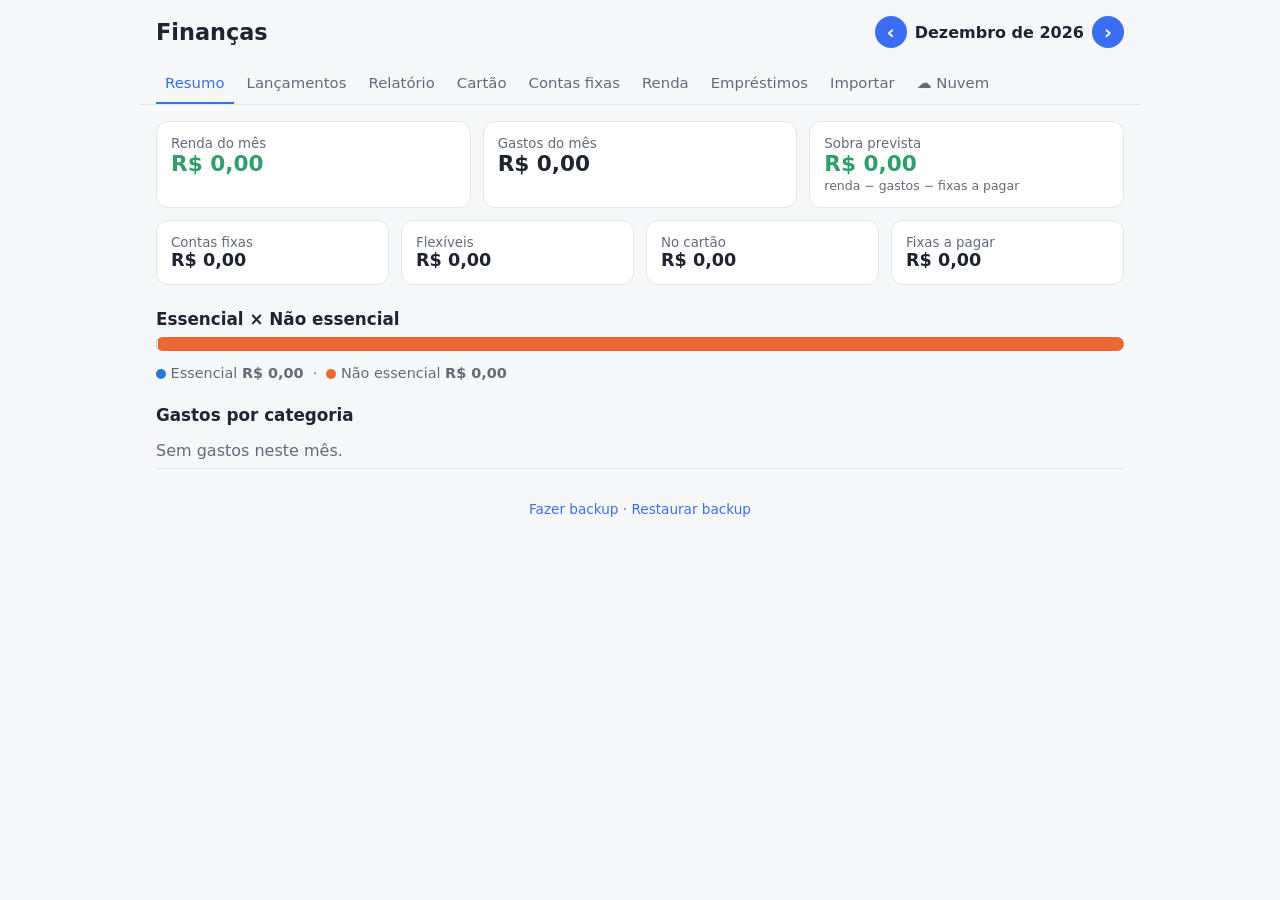
==== commit 1adbc719: "Cópia pessoal sem o tutorial Remove a aba Como usar, a entrada no menu e a abertura automática na pr" ====
--- a/public/index.html
+++ b/public/index.html
@@ -3,7 +3,7 @@
 <head>
   <meta charset="utf-8">
   <meta name="viewport" content="width=device-width, initial-scale=1">
-  <title>Finanças da Nicole</title>
+  <title>Minhas Finanças</title>
   <link rel="stylesheet" href="styles.css">
 </head>
 <body>
@@ -26,7 +26,6 @@
     <button data-aba="emprestimos" class="sec-aba">Empréstimos</button>
     <button data-aba="importar"><svg class="ico" viewBox="0 0 24 24" aria-hidden="true"><path d="M12 15V4M7.5 8.5 12 4l4.5 4.5M4 15v3a2 2 0 0 0 2 2h12a2 2 0 0 0 2-2v-3"/></svg><span>Importar</span></button>
     <button data-aba="nuvem" class="sec-aba">☁ Nuvem</button>
-    <button data-aba="ajuda" class="sec-aba">Ajuda</button>
     <button type="button" id="btn-mais" aria-expanded="false" aria-controls="menu-mais"><svg class="ico" viewBox="0 0 24 24" aria-hidden="true"><circle cx="5" cy="12" r="1.3"/><circle cx="12" cy="12" r="1.3"/><circle cx="19" cy="12" r="1.3"/></svg><span>Mais</span></button>
   </nav>
   <div id="menu-mais" hidden>
@@ -35,7 +34,6 @@
     <button type="button" data-aba="renda">Renda</button>
     <button type="button" data-aba="emprestimos">Empréstimos</button>
     <button type="button" data-aba="nuvem">☁ Nuvem</button>
-    <button type="button" data-aba="ajuda">Como usar</button>
   </div>
 
   <main>
@@ -332,46 +330,6 @@
       </div>
     </section>
 
-    <!-- COMO USAR -->
-    <section id="aba-ajuda" class="aba tutorial" hidden>
-      <h2>Como usar, em 5 passos</h2>
-      <ol>
-        <li><b>Cadastre o básico (uma vez só).</b>
-          <ul>
-            <li><b>Renda</b>: seu salário e outras rendas que caem todo mês.</li>
-            <li><b>Contas fixas</b>: aluguel, luz, internet, escola… com o valor e o dia.</li>
-            <li><b>Cartão</b>: cada cartão com o dia de fechamento e de vencimento.</li>
-          </ul>
-        </li>
-        <li><b>Importe o extrato do banco (1× por mês ou quando quiser).</b>
-          <ul>
-            <li>Na aba <b>Importar</b>, deixe marcado <i>Extrato da conta</i>.</li>
-            <li>Baixe o <b>modelo de planilha</b> e clique em <b>Copiar pedido</b>.</li>
-            <li>Abra o ChatGPT/Claude/Gemini, anexe o extrato do banco (PDF ou print) + o modelo,
-              cole o pedido e envie.</li>
-            <li>Baixe o arquivo que a IA devolver e selecione no app.</li>
-          </ul>
-        </li>
-        <li><b>Revise.</b> Confira cada linha: corrija a categoria, marque <b>Sim</b> (essencial) ou
-          <b>Não</b> (supérfluo), confira o nome da pessoa nos empréstimos e clique em <b>Salvar lançamentos</b>.
-          Linhas em vermelho estão faltando informação.</li>
-        <li><b>Importe a fatura do cartão</b> do mesmo jeito: em <b>Importar</b>, escolha
-          <i>Fatura do cartão</i>, o cartão e o mês de vencimento, copie o pedido (é diferente do extrato)
-          e repita.</li>
-        <li><b>Acompanhe no Resumo e no Relatório.</b> O Resumo mostra o mês: quanto entrou, quanto saiu
-          e quanto deve sobrar. O <b>Relatório</b> mostra para onde o dinheiro foi (por categoria, mês a mês,
-          essencial × não essencial, onde você mais gasta) e tem um botão para copiar e mandar por mensagem.</li>
-      </ol>
-      <h2>Dicas</h2>
-      <ul>
-        <li>Gastou algo agora? Lance na hora em <b>Lançamentos</b>, sem esperar o extrato.</li>
-        <li>Emprestou dinheiro ou alguém te devolveu? Isso fica em <b>Empréstimos</b> e não conta como gasto.
-          A IA tenta identificar sozinha; confira na revisão.</li>
-        <li>Pagou uma conta fixa? Marque como paga em <b>Contas fixas</b> (ou ela é marcada sozinha na importação).</li>
-        <li>Use as setas ‹ › lá em cima para trocar de mês.</li>
-        <li>Ative a <b>☁ Nuvem</b> para não perder seus dados se trocar de celular ou limpar o navegador.</li>
-      </ul>
-    </section>
   </main>
 
   <footer>
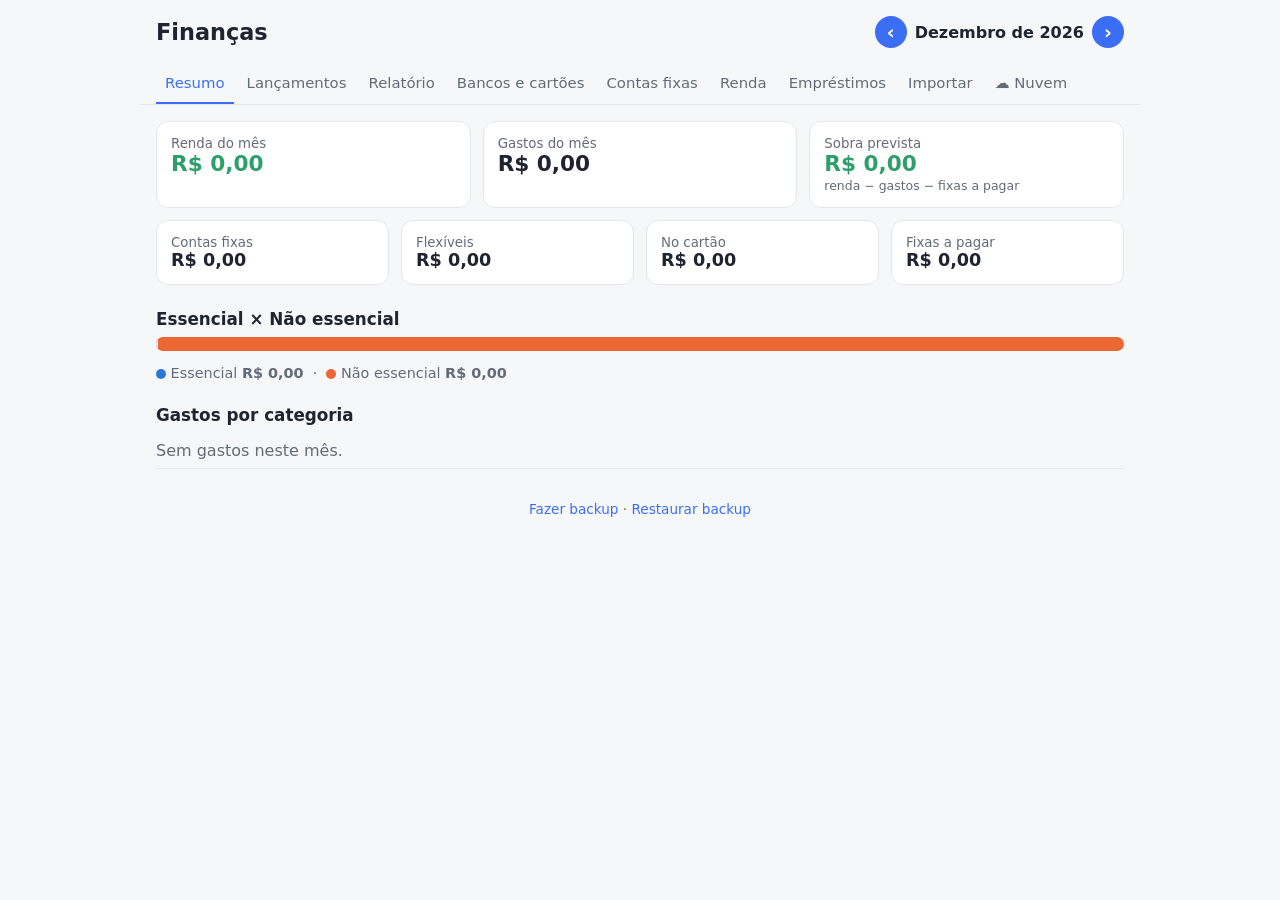
==== commit ed0fedd1: "Bancos: identifica o banco de cada lançamento e unifica o relatório - Cadastro de bancos (aba Bancos" ====
--- a/public/index.html
+++ b/public/index.html
@@ -20,7 +20,7 @@
     <button data-aba="resumo" class="ativa"><svg class="ico" viewBox="0 0 24 24" aria-hidden="true"><path d="M4 20V11M10 20V5M16 20v-6M21 20H3"/></svg><span>Resumo</span></button>
     <button data-aba="lancamentos"><svg class="ico" viewBox="0 0 24 24" aria-hidden="true"><path d="M9 6h12M9 12h12M9 18h12M4 6h.01M4 12h.01M4 18h.01"/></svg><span>Lançamentos</span></button>
     <button data-aba="relatorio"><svg class="ico" viewBox="0 0 24 24" aria-hidden="true"><path d="M12 3a9 9 0 1 0 9 9h-9z"/><path d="M15 3.5A9 9 0 0 1 20.5 9H15z"/></svg><span>Relatório</span></button>
-    <button data-aba="cartao" class="sec-aba"><svg class="ico" viewBox="0 0 24 24" aria-hidden="true"><rect x="2.5" y="5" width="19" height="14" rx="2"/><path d="M2.5 10h19M6 15h4"/></svg><span>Cartão</span></button>
+    <button data-aba="cartao" class="sec-aba"><svg class="ico" viewBox="0 0 24 24" aria-hidden="true"><rect x="2.5" y="5" width="19" height="14" rx="2"/><path d="M2.5 10h19M6 15h4"/></svg><span>Bancos e cartões</span></button>
     <button data-aba="fixas" class="sec-aba">Contas fixas</button>
     <button data-aba="renda" class="sec-aba">Renda</button>
     <button data-aba="emprestimos" class="sec-aba">Empréstimos</button>
@@ -29,7 +29,7 @@
     <button type="button" id="btn-mais" aria-expanded="false" aria-controls="menu-mais"><svg class="ico" viewBox="0 0 24 24" aria-hidden="true"><circle cx="5" cy="12" r="1.3"/><circle cx="12" cy="12" r="1.3"/><circle cx="19" cy="12" r="1.3"/></svg><span>Mais</span></button>
   </nav>
   <div id="menu-mais" hidden>
-    <button type="button" data-aba="cartao">Cartão</button>
+    <button type="button" data-aba="cartao">Bancos e cartões</button>
     <button type="button" data-aba="fixas">Contas fixas</button>
     <button type="button" data-aba="renda">Renda</button>
     <button type="button" data-aba="emprestimos">Empréstimos</button>
@@ -78,6 +78,8 @@
           <option value="6">Últimos 6 meses</option>
           <option value="12">Últimos 12 meses</option>
         </select>
+        <label for="rel-fonte">Conta</label>
+        <select id="rel-fonte"><option value="">Todas as contas</option></select>
         <span class="rel-acoes">
           <button type="button" id="rel-copiar" class="sec">Copiar relatório</button>
           <button type="button" id="rel-imprimir" class="sec" hidden>Imprimir / PDF</button>
@@ -102,6 +104,11 @@
           <summary>Ver em tabela</summary>
           <div class="tabela-wrap"><table class="tabela" id="rel-tabela"></table></div>
         </details>
+      </div>
+
+      <div id="rel-fontes-bloco">
+        <h2>Gastos por conta e cartão</h2>
+        <div id="rel-fontes" class="rel-cats"></div>
       </div>
 
       <h2>Como o dinheiro foi gasto</h2>
@@ -150,12 +157,24 @@
 
     <!-- CARTÃO -->
     <section id="aba-cartao" class="aba" hidden>
+      <h2>Seus bancos</h2>
+      <p class="dica">Cadastre as contas de onde vêm seus extratos. Cada lançamento guarda o banco, e o Relatório
+        junta tudo (ou mostra um banco só).</p>
+      <form id="form-banco" class="form" data-titulo="+ Cadastrar banco">
+        <input name="nome" placeholder="Nome do banco (ex.: Itaú)" required>
+        <button type="submit">Cadastrar banco</button>
+      </form>
+      <div id="lista-bancos" class="lista-bancos"></div>
+      <p id="bancos-vazio" class="vazio">Nenhum banco cadastrado. Eles também são criados sozinhos ao importar um extrato.</p>
+
+      <h2>Seus cartões</h2>
       <p class="dica">As compras do cartão contam como gasto no mês de <b>vencimento</b> da fatura.
         O pagamento da fatura que aparece no extrato não é contado de novo.</p>
       <form id="form-cartao" class="form" data-titulo="+ Cadastrar cartão">
         <input name="nome" placeholder="Nome do cartão (ex.: Nubank)" required>
         <input name="fechamento" type="number" min="1" max="31" placeholder="Dia fechamento" required>
         <input name="vencimento" type="number" min="1" max="31" placeholder="Dia vencimento" required>
+        <select name="bancoId" class="sel-banco" data-vazio="Banco do cartão (opcional)" aria-label="Banco do cartão"></select>
         <button type="submit">Cadastrar cartão</button>
       </form>
       <div id="lista-cartoes"></div>
@@ -171,6 +190,7 @@
         <input name="valor" placeholder="Valor previsto" inputmode="decimal" required>
         <input name="dia" type="number" min="1" max="31" placeholder="Dia venc.">
         <input name="categoria" placeholder="Categoria" list="lista-categorias" required>
+        <select name="bancoId" class="sel-banco" data-vazio="Paga por qual conta? (opcional)" aria-label="Conta que paga"></select>
         <label class="check"><input type="checkbox" name="essencial" checked> Essencial</label>
         <button type="submit">Cadastrar</button>
       </form>
@@ -191,6 +211,7 @@
         <input name="nome" placeholder="Nome (ex.: Salário)" required>
         <input name="valor" placeholder="Valor previsto" inputmode="decimal" required>
         <input name="dia" type="number" min="1" max="31" placeholder="Dia que cai">
+        <select name="bancoId" class="sel-banco" data-vazio="Cai em qual conta? (opcional)" aria-label="Conta onde cai"></select>
         <button type="submit">Cadastrar renda</button>
       </form>
       <div class="tabela-wrap">
@@ -240,6 +261,11 @@
           <b>O que você vai importar?</b>
           <label><input type="radio" name="origem" value="conta" checked> Extrato da conta</label>
           <label><input type="radio" name="origem" value="cartao"> Fatura do cartão</label>
+          <span id="origem-banco">
+            de qual banco?
+            <select id="imp-banco" aria-label="Banco do extrato"></select>
+            <input id="imp-banco-novo" placeholder="Nome do banco" hidden>
+          </span>
           <span id="origem-cartao" hidden>
             <select id="imp-cartao"></select>
             fatura que vence em <input type="month" id="imp-mes">
--- a/public/styles.css
+++ b/public/styles.css
@@ -370,3 +370,18 @@
 }
 
 .rel-grafico, .rel-grafico * { -webkit-tap-highlight-color: transparent; }
+
+/* --- bancos --- */
+.lista-bancos { display: grid; gap: 8px; margin-bottom: 8px; }
+.banco-item { display: flex; flex-wrap: wrap; align-items: center; gap: 4px 12px; background: var(--card); border: 1px solid var(--borda); border-radius: 12px; padding: 10px 14px; }
+.banco-item .legenda { flex: 1 1 260px; }
+.banco-item b.pos { color: var(--ess); }
+.rel-cat-linha.estatica { cursor: default; }
+.rel-cat-linha.estatica:hover { background: none; }
+.revisao .banco-sel { margin-top: 4px; font-size: .82rem; }
+#origem-banco { display: inline-flex; flex-wrap: wrap; align-items: center; gap: 6px; }
+@media (max-width: 640px) {
+  .rel-filtros { display: grid; grid-template-columns: auto 1fr; }
+  .rel-filtros select { width: 100%; }
+  .rel-acoes { grid-column: 1 / -1; }
+}
